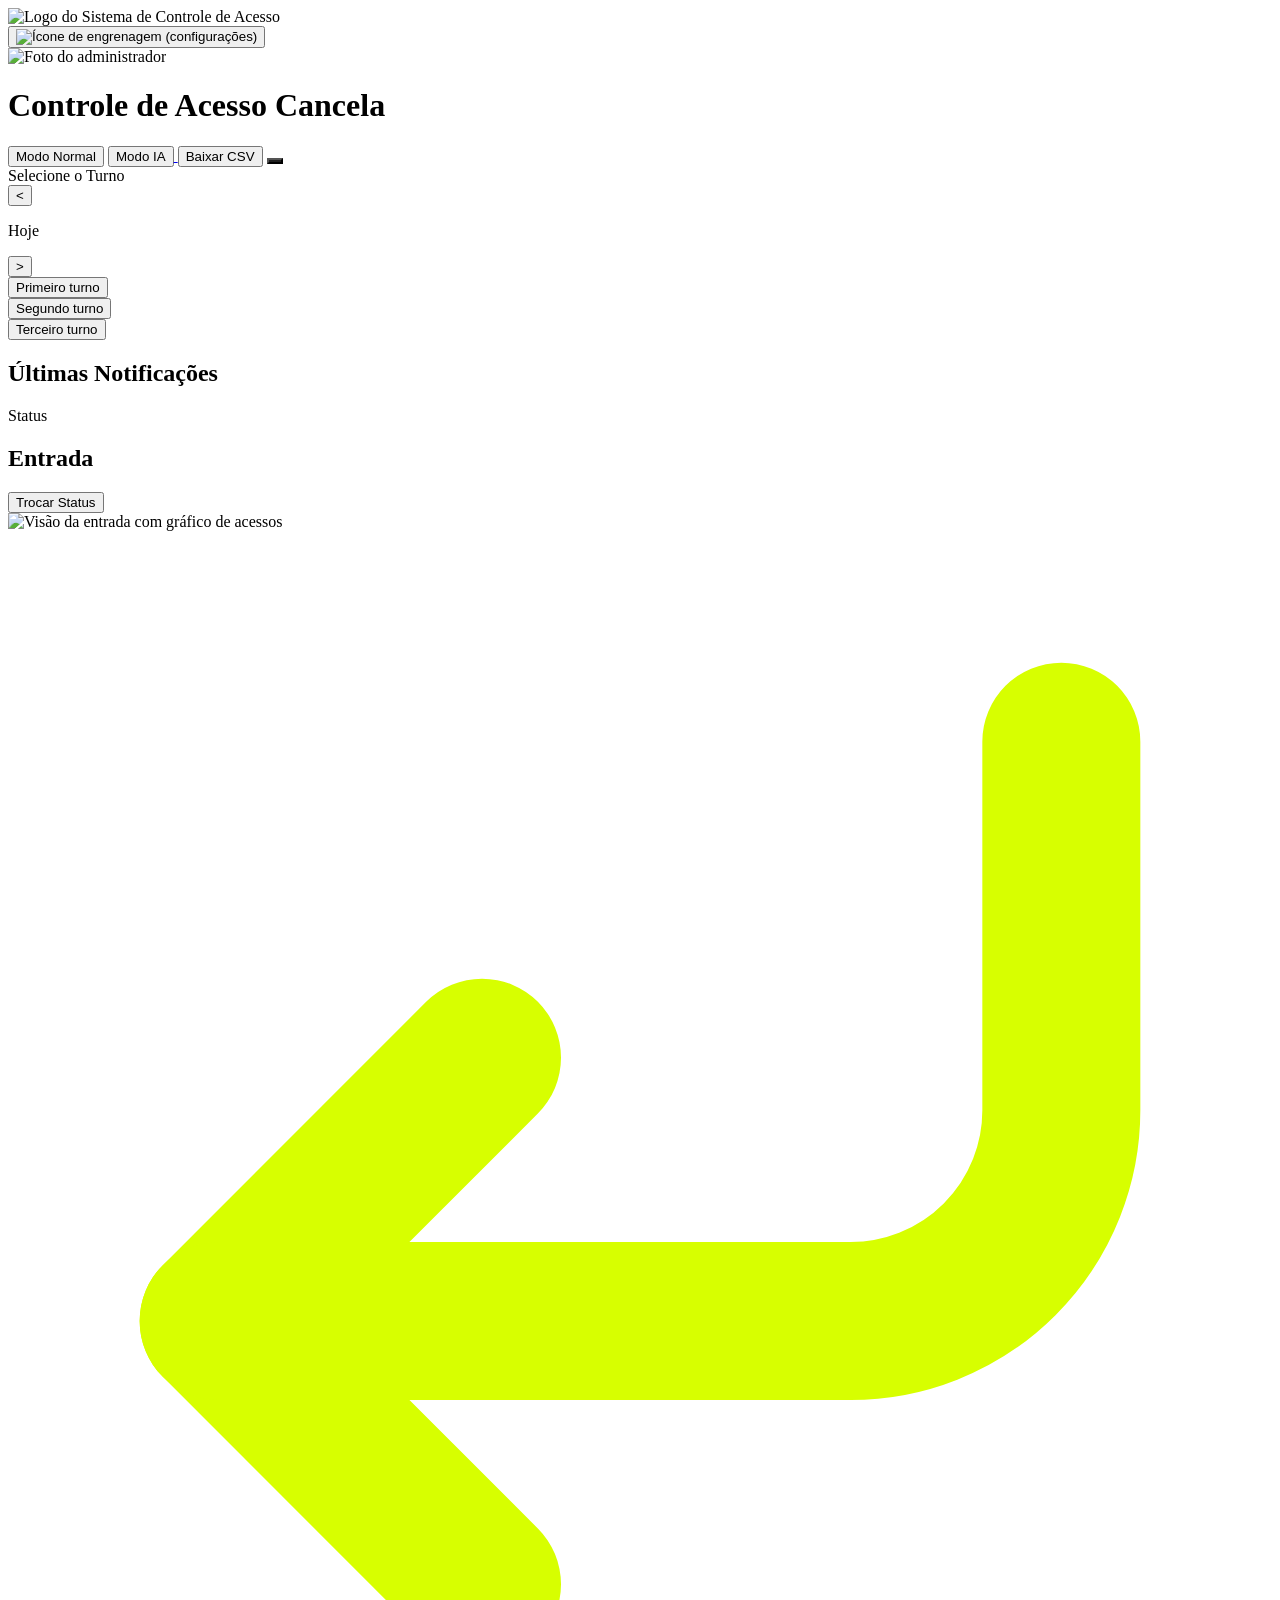
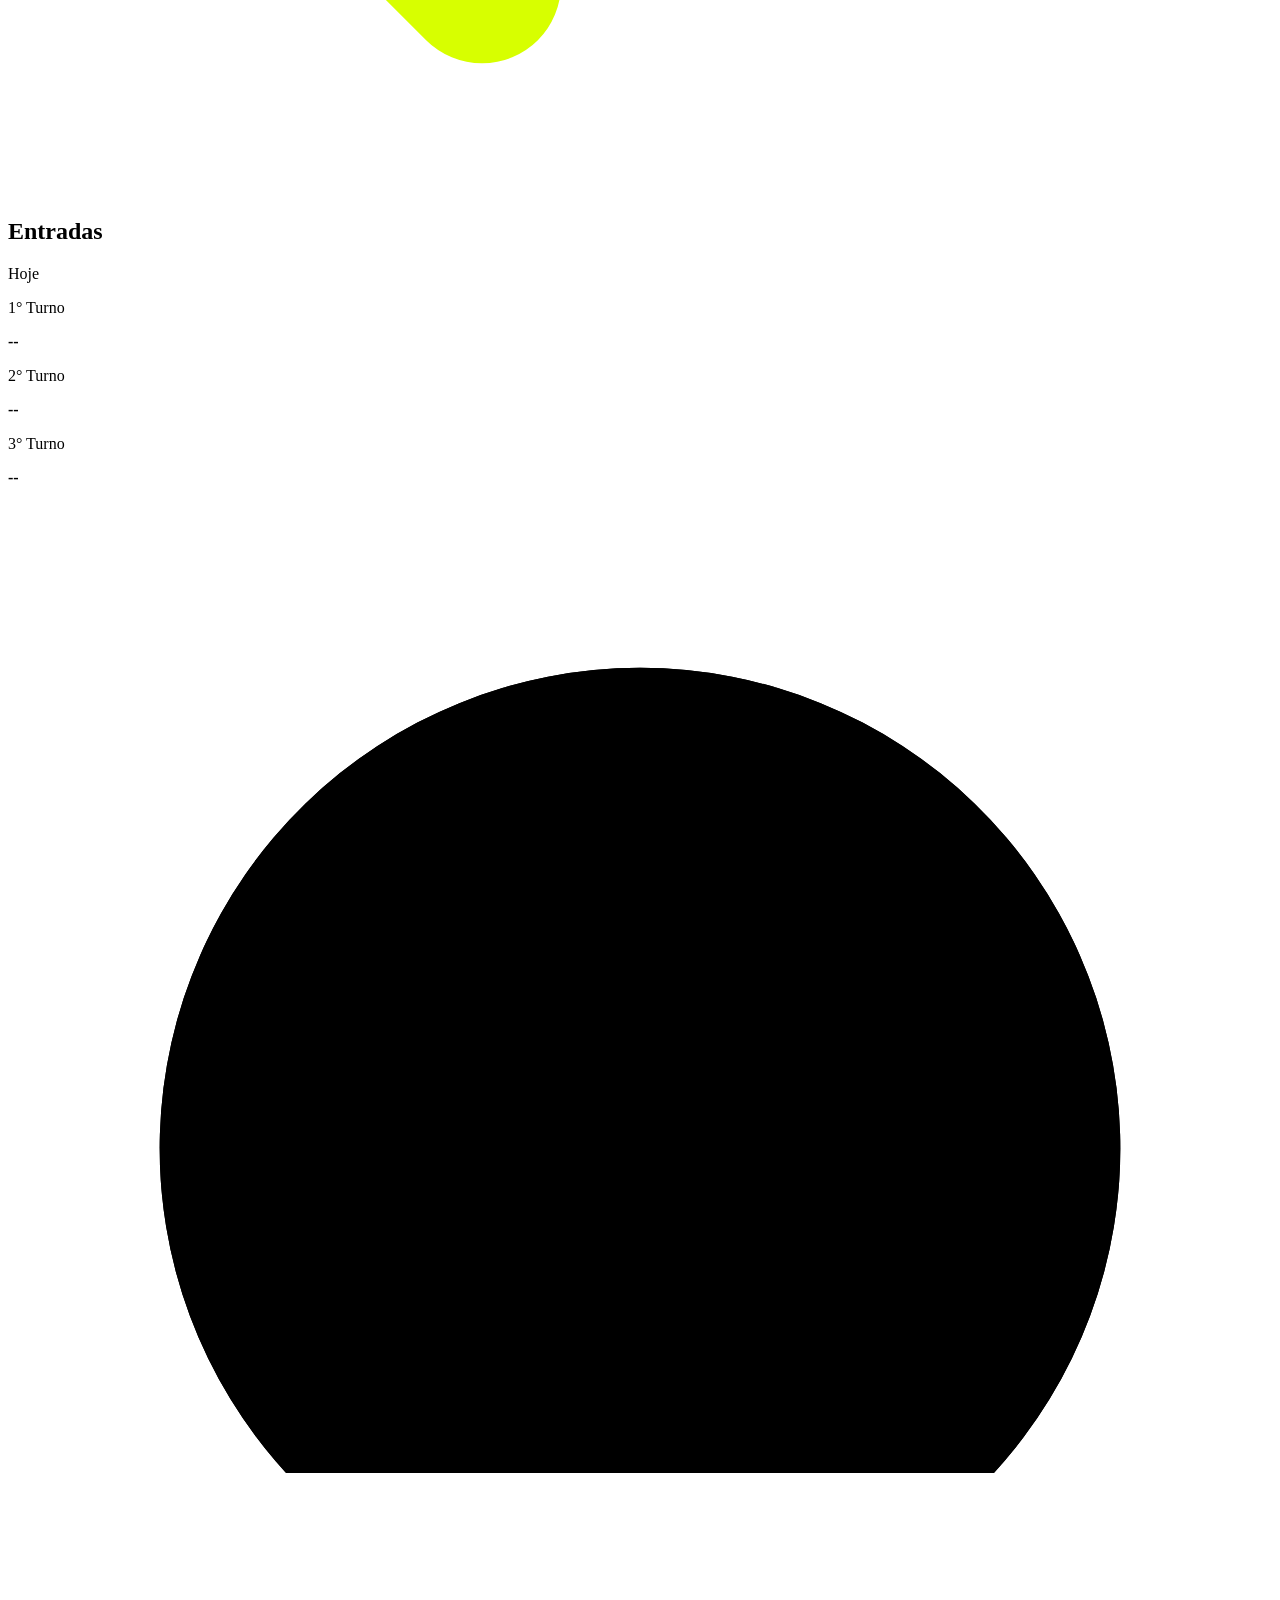
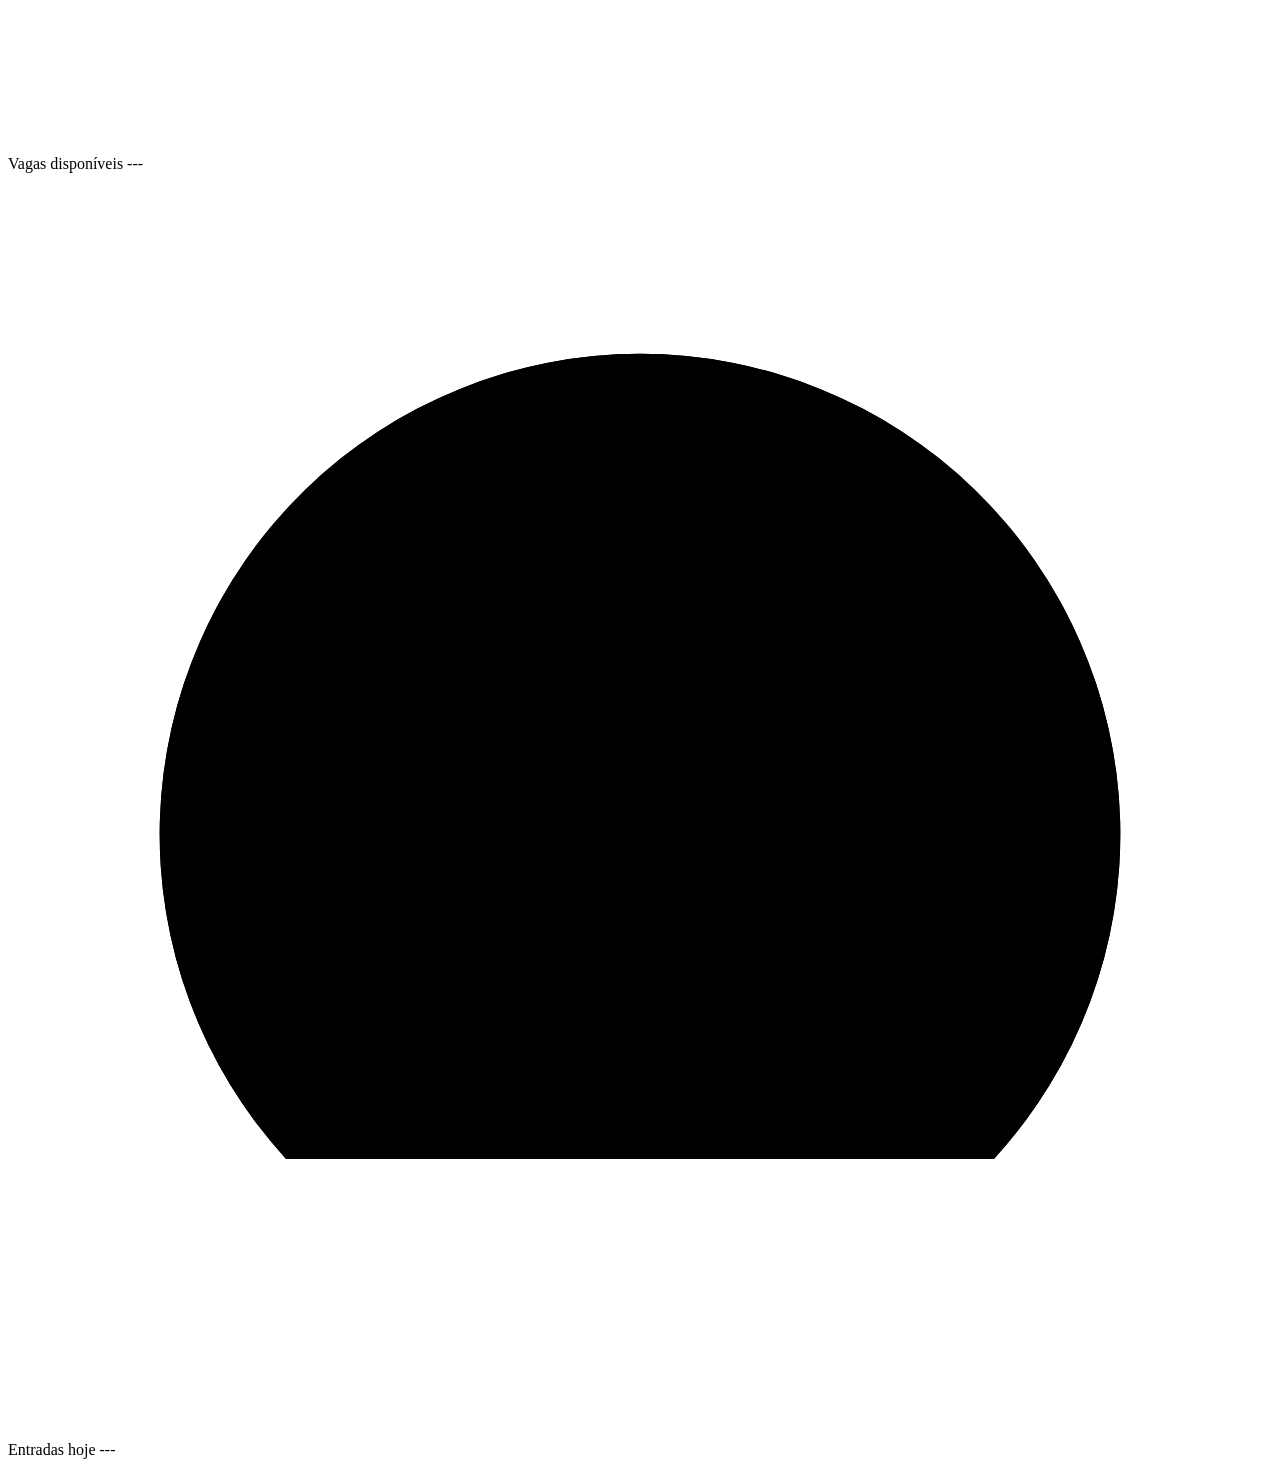
==== web-app/index.html @ 7f90bf2c "feat: arruma o nome dos packpages e o nome dos arquivos py" ====
<!DOCTYPE html>
<html lang="pt-br">
<head>
    <meta charset="UTF-8">
    <meta name="viewport" content="width=device-width, initial-scale=1.0">
    <title>Dashboard Controle de Cancela</title>
    <link rel="stylesheet" href="style.css">
</head>
<body>

    <!-- Cabeçalho -->
    <header class="header">
        <div class="division-header">
            <!-- Logo -->
            <div class="header-top">
                <img class="logo-header" src="logo.png" alt="Logo do Sistema de Controle de Acesso">
            </div>

            <!-- Configurações e Perfil -->
            <div class="header-bottom">
                <button id="gearButton" class="gear-btn" aria-label="Abrir configurações">
                    <img class="gear-icon" src="engrenagem.png" alt="Ícone de engrenagem (configurações)">
                </button>
                <div class="profile-photo">
                    <img class="profile-img" src="logo-Vini.jfif" alt="Foto do administrador">
                </div>
            </div>
        </div>
    </header>

    <!-- Conteúdo Principal -->
    <main class="main">
        <div class="main-content">

            <!-- Coluna Esquerda: Título + Turnos + Opções -->
            <div class="main-left-area">
                <h1>Controle de Acesso Cancela</h1>

                <section class="main-left">
                    <!-- Botões de opções rápidas -->
                    <div class="main-options">
                        <div class="option">
                            <button class="button-time">Modo Normal</button>
                            <a href="ia.html">
                                <button class="button-ia">Modo IA</button>
                            </a>
                            <button id="btn-baixar-csv" class="button-ia">Baixar CSV</button>
                            <button id="btn-refresh" class="btn-pill" style="background:#1f1f1f;" aria-label="Atualizar dados"></button>
                        </div>
                    </div>

                    <!-- Seleção de Turno -->
                    <div class="main-time-section">
                        <div class="title-time">
                            <span>Selecione o Turno</span>
                            <div class="selection-options">
                                <button id="btn-prev-period" class="btn-nav" aria-label="Período anterior">&lt;</button>
                                <p id="display-periodo-card" class="gate-subtitle">Hoje</p>
                                <button id="btn-next-period" class="btn-nav" aria-label="Próximo período">&gt;</button>
                            </div>
                        </div>

                        <div class="shift-grid">
                            <div class="shift-column">
                                <button class="btn-pill btn-morning btn-inactive" id="Matutino">Primeiro turno</button>
                            </div>
                            <div class="shift-column">
                                <button class="btn-pill btn-inactive" id="Vespertino">Segundo turno</button>
                            </div>
                            <div class="shift-column">
                                <button class="btn-pill btn-inactive" id="Noturno">Terceiro turno</button>
                            </div>
                        </div>
                    </div>
                </section>
            </div>

            <!-- Coluna Direita: Notificações + Status -->
            <div class="main-right-area">
                <section class="main-right">
                    <div class="title-main-right-top">
                        <h2>Últimas Notificações</h2>
                    </div>

                    <div class="verification-container">
                        <!-- Lista de texto das notificações (preenchida via JS) -->
                        <div id="lista-notificacoes-texto" class="header-left-notifications">
                            <!-- Conteúdo dinâmico aqui -->
                        </div>

                        <!-- Lista de ícones sincronizada (preenchida via JS) -->
                        <div id="lista-notificacoes-icones" class="header-right-notifications">
                            <!-- Ícones dinâmicos aqui -->
                        </div>
                    </div>
                </section>

                <!-- Status Atual -->
                <div class="access-status-container">
                    <div class="status-text">
                        <span>Status</span>
                        <h2 id="status-display" class="status-authorized">Entrada</h2>
                    </div>
                    <button id="btn-trocar-status" class="btn-raise">Trocar Status</button>
                </div>
            </div>
        </div>

        <!-- Seção da Cancela + Gauges -->
        <section class="main-right-right">
            <img class="image-entrada" src="entrada-direita.jpg" alt="Visão da entrada com gráfico de acessos">

            <div class="gate-header">
                <svg class="gate-icon" viewBox="0 0 24 24" fill="none" stroke="#d7ff00" stroke-width="3" stroke-linecap="round" stroke-linejoin="round">
                    <polyline points="9 10 4 15 9 20"></polyline>
                    <path d="M20 4v7a4 4 0 0 1-4 4H4"></path>
                </svg>
                <div class="gate-text">
                    <h1 id="gate-title" class="gate-title">Entradas</h1>
                    <p id="display-periodo-card" class="gate-subtitle">Hoje</p>
                </div>
            </div>

            <!-- Resumo dos turnos -->
            <div class="turnos-resumo-container">
                <div>
                    <p>1° Turno</p>
                    <b id="turno-manha">--</b>
                </div>
                <div>
                    <p>2° Turno</p>
                    <b id="turno-tarde">--</b>
                </div>
                <div>
                    <p>3° Turno</p>
                    <b id="turno-noite">--</b>
                </div>
            </div>

            <!-- Gauges -->
            <div class="gauge-wrapper">
                <svg class="gauge-svg" viewBox="0 0 100 100">
                    <path class="gauge-track" d="M 22 78 A 38 38 0 1 1 78 78" />
                    <path id="gauge-fill-vagas" class="gauge-fill" d="M 22 78 A 38 38 0 1 1 78 78" />
                </svg>
                <div class="gauge-content">
                    <span class="label">Vagas disponíveis</span>
                    <span id="vagas-count" class="value">---</span>
                </div>
            </div>

            <div class="gauge-wrapper-2">
                <svg class="gauge-svg" viewBox="0 0 100 100">
                    <path class="gauge-track" d="M 22 78 A 38 38 0 1 1 78 78" />
                    <path id="gauge-fill-eventos" class="gauge-fill" d="M 22 78 A 38 38 0 1 1 78 78" />
                </svg>
                <div class="gauge-content">
                    <span id="count-label" class="label">Entradas hoje</span>
                    <span id="eventos-count" class="value">---</span>
                </div>
            </div>
        </section>
    </main>

    <script src="script.js"></script>
</body>
</html>
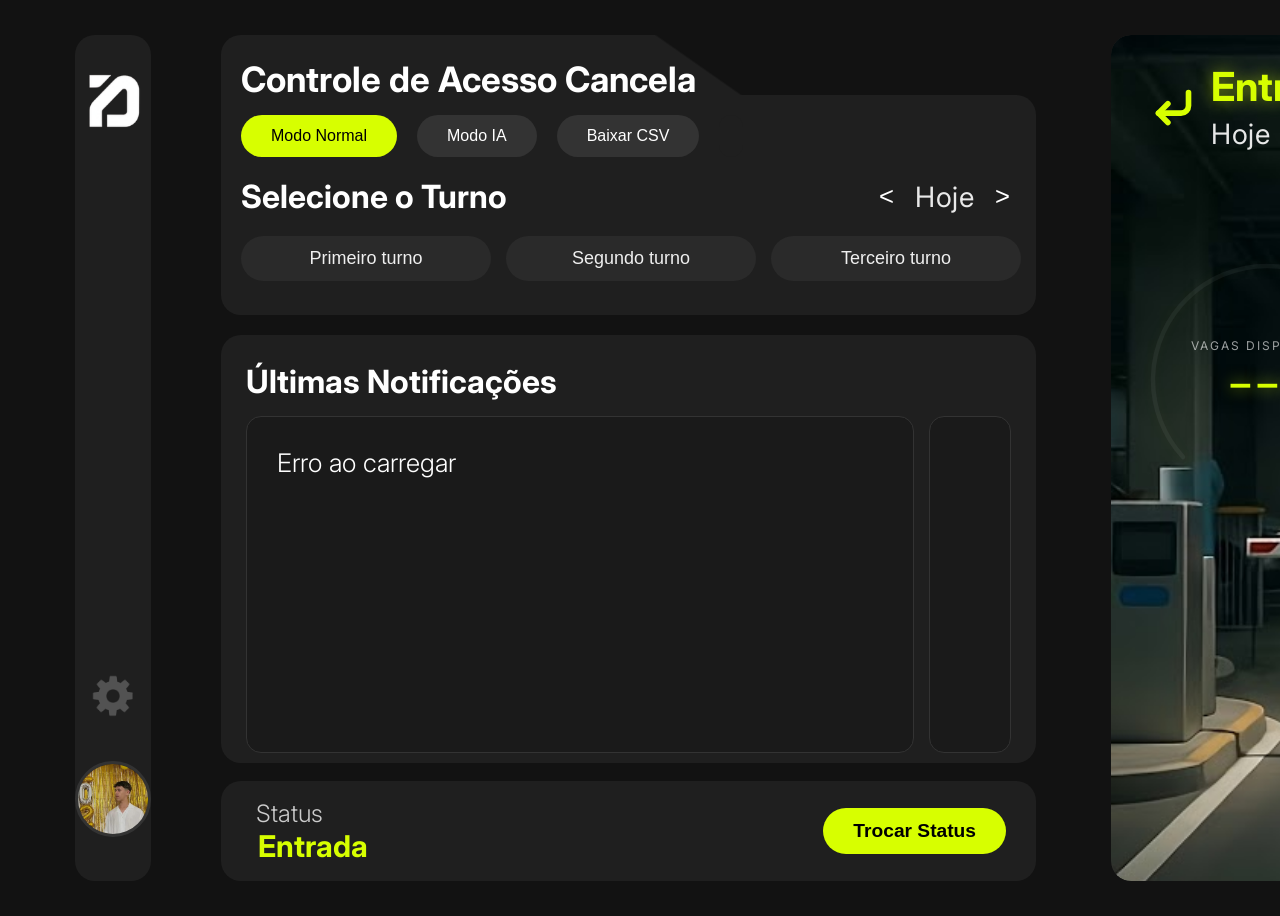
==== commit 8edb850e: "feat: arruma as pastas e nome do front end" ====
--- a/web-app/index.html
+++ b/web-app/index.html
@@ -4,7 +4,7 @@
     <meta charset="UTF-8">
     <meta name="viewport" content="width=device-width, initial-scale=1.0">
     <title>Dashboard Controle de Cancela</title>
-    <link rel="stylesheet" href="style.css">
+    <link rel="stylesheet" href="css/main.css">
 </head>
 <body>
 
@@ -13,16 +13,16 @@
         <div class="division-header">
             <!-- Logo -->
             <div class="header-top">
-                <img class="logo-header" src="logo.png" alt="Logo do Sistema de Controle de Acesso">
+                <img class="logo-header" src="assets/logo.png" alt="Logo do Sistema de Controle de Acesso">
             </div>
 
             <!-- Configurações e Perfil -->
             <div class="header-bottom">
                 <button id="gearButton" class="gear-btn" aria-label="Abrir configurações">
-                    <img class="gear-icon" src="engrenagem.png" alt="Ícone de engrenagem (configurações)">
+                    <img class="gear-icon" src="assets/settings-icon.png" alt="Ícone de engrenagem (configurações)">
                 </button>
                 <div class="profile-photo">
-                    <img class="profile-img" src="logo-Vini.jfif" alt="Foto do administrador">
+                    <img class="profile-img" src="assets/favicon.jfif" alt="Foto do administrador">
                 </div>
             </div>
         </div>
@@ -41,7 +41,7 @@
                     <div class="main-options">
                         <div class="option">
                             <button class="button-time">Modo Normal</button>
-                            <a href="ia.html">
+                            <a href="analytics.html">
                                 <button class="button-ia">Modo IA</button>
                             </a>
                             <button id="btn-baixar-csv" class="button-ia">Baixar CSV</button>
@@ -108,7 +108,7 @@
 
         <!-- Seção da Cancela + Gauges -->
         <section class="main-right-right">
-            <img class="image-entrada" src="entrada-direita.jpg" alt="Visão da entrada com gráfico de acessos">
+            <img class="image-entrada" src="assets/gate-view.jpg" alt="Visão da entrada com gráfico de acessos">
 
             <div class="gate-header">
                 <svg class="gate-icon" viewBox="0 0 24 24" fill="none" stroke="#d7ff00" stroke-width="3" stroke-linecap="round" stroke-linejoin="round">
@@ -162,6 +162,6 @@
         </section>
     </main>
 
-    <script src="script.js"></script>
+    <script src="js/app.js"></script>
 </body>
 </html>
--- a/web-app/css/main.css
+++ b/web-app/css/main.css
@@ -0,0 +1,545 @@
+/* ==============================================
+   FONTE
+   ============================================== */
+@import url('https://fonts.googleapis.com/css2?family=Inter:wght@200&display=swap');
+
+/* ==============================================
+   RESET E ESTILO GLOBAL
+   ============================================== */
+body {
+    font-family: 'Inter', sans-serif;
+    font-weight: 300;
+    margin: 0;
+    padding: 0;
+    background-color: #121212;
+    display: flex;
+    margin-left: 40px;
+}
+
+/* ==============================================
+   HEADER (barra lateral esquerda)
+   ============================================== */
+header {
+    background-color: #1f1f1f;
+    display: flex;
+    height: 846px;
+    flex-direction: column;
+    width: 150px;
+    border-radius: 20px;
+    margin: 35px;
+    padding: 30px 0; 
+    box-sizing: border-box;
+    margin-right: 70px;
+}
+
+.division-header {
+    height: 100%;
+    display: flex;
+    flex-direction: column;
+    justify-content: space-between; 
+    align-items: center;
+}
+
+.logo-header {
+    width: 75px;
+    height: 75px;
+    object-fit: contain;
+}
+
+.header-bottom {
+    display: flex;
+    flex-direction: column;
+    align-items: center;
+    gap: 30px; 
+    margin-bottom: 10px;
+}
+
+.gear-btn {
+    background: none;
+    border: none;
+    cursor: pointer;
+    transition: all 0.3s ease;
+    padding: 10px;
+    display: flex;
+    align-items: center;
+    justify-content: center;
+}
+
+.gear-icon {
+    width: 50px; 
+    height: 50px;
+    filter: brightness(0.6); 
+    transition: filter 0.3s, transform 0.3s;
+}
+
+.gear-btn:hover .gear-icon {
+    filter: brightness(1); 
+    transform: rotate(45deg);
+}
+
+.profile-img {
+    width: 70px; 
+    height: 70px;
+    border-radius: 50%; 
+    background-size: cover;
+    background-position: center;
+    border: 3px solid #333;
+}
+
+/* ==============================================
+   MAIN (área central e direita)
+   ============================================== */
+main {
+    display: flex;
+    width: 1900px;
+}
+
+.main-content {
+    height: 70px;
+    width: 570px;
+    margin-top: 35px;
+    background: linear-gradient(-145deg, transparent 20%, #1f1f1f 20.5%);
+    border-radius: 20px 20px 0 0; 
+}
+
+/* Coluna esquerda - controles e turnos */
+.main-left {
+    background-color: #1f1f1f;
+    width: 815px;
+    height: 220px;
+    border-radius: 0px 20px 20px 20px; 
+    margin-top: -20px; 
+}
+
+h1 {
+    color: white;
+    margin-left: 20px;
+    font-size: 35px;
+    margin-bottom: 5px;
+    padding-bottom: 10px;
+}
+
+.main-options {
+    display: flex;
+}
+
+.option {
+    display: flex;
+    gap: 20px; 
+    padding: 20px;
+    border-radius: 50px;
+}
+
+.button-time, .button-ia {
+    border: none;
+    padding: 12px 30px;
+    font-size: 16px;
+    font-weight: 500;
+    border-radius: 100px; 
+    cursor: pointer;
+    transition: all 0.3s ease;
+    outline: none;
+}
+
+.button-time {
+    background-color: #d7ff00;
+    color: #000;
+}
+
+.button-ia {
+    background-color: #333;
+    color: #ffffff;
+}
+
+.button-ia:hover {
+    background-color: #444;
+}
+
+.button-time:hover {
+    filter: brightness(0.9);
+}
+
+.main-time-section {
+    color: white;
+    padding-top: 0px;
+    padding-left: 20px;
+    border-radius: 12px;
+}
+
+.title-time {
+    display: flex;
+    justify-content: space-between;
+    align-items: center;
+    font-size: 2rem;
+    font-weight: bold;
+    margin-bottom: 20px;
+}
+
+.selection-options {
+    display: flex;
+    align-items: center;
+    gap: 15px;
+    font-size: 1rem;
+    font-weight: normal;
+    padding-right: 20px;
+}
+
+.shift-grid {
+    display: grid;
+    grid-template-columns: repeat(3, 250px); 
+    gap: 15px;
+}
+
+.shift-column {
+    display: flex;
+    flex-direction: column;
+    gap: 10px;
+}
+
+.btn-pill {
+    border: none;
+    border-radius: 50px;
+    padding: 12px;
+    text-align: center;
+    font-weight: 500;
+    cursor: pointer;
+    transition: 0.2s;
+    font-size: 18px;
+}
+
+.btn-morning.active {
+    background-color: #d7ff00; 
+    color: black;
+}
+
+.btn-inactive {
+    background-color: #2a2a2a; 
+    color: #efefef;
+}
+
+.btn-pill:hover {
+    opacity: 0.9;
+}
+
+.btn-nav {
+    background: none;
+    border: none;
+    color: #ffffff;
+    font-size: 1.6rem;
+    cursor: pointer;
+    transition: all 0.2s ease;
+    display: flex;
+    align-items: center;
+    justify-content: center;
+}
+
+.btn-nav:hover {
+    color: #d7ff00; 
+    transform: scale(1.2);
+}
+
+.btn-nav:active {
+    transform: scale(0.9);
+}
+
+/* ==============================================
+   COLUNA DIREITA - Notificações e Status
+   ============================================== */
+.main-right {
+    margin-top: 20px;
+    background-color: #1f1f1f;
+    color: white;
+    padding-left: 25px;
+    padding-bottom: 10px;
+    padding-top: 0.1px;
+    border-radius: 20px;
+    width: 790px;
+}
+
+.title-main-right-top h2 {
+    font-size: 2rem;
+    margin-bottom: 15px;
+}
+
+.verification-container {
+    display: flex;
+    gap: 15px;
+}
+
+.header-left-notifications {
+    flex: 3;
+    background-color: #1a1a1a;
+    border: 1px solid #333;
+    border-radius: 15px;
+    padding: 10px;
+    font-size: 1.6rem;
+    max-height: 315px; 
+    overflow-y: auto;
+}
+
+.employee-row {
+    display: flex;
+    justify-content: space-between;
+    align-items: center;
+    padding: 20px 20px;
+    border-bottom: 1px solid #2a2a2a;
+    transition: 0.3s;
+}
+
+.employee-row:last-child {
+    border-bottom: none;
+}
+
+.notif-time {
+    background-color: #2a2a2a; 
+    color: #888; 
+    padding: 6px 12px;
+    border-radius: 6px;
+    font-size: 1.1rem;
+    font-family: monospace; 
+    white-space: nowrap;
+}
+
+.header-right-notifications {
+    flex: 1;
+    background-color: #1a1a1a;
+    border: 1px solid #333;
+    border-radius: 15px;
+    display: flex;
+    flex-direction: column;
+    align-items: center;
+    justify-content: flex-start; 
+    padding: 10px 0;
+    max-width: 80px;
+    margin-right: 25px;
+    height: 438px;           
+    overflow-y: auto;        
+    overflow-x: hidden;      
+}
+
+#lista-notificacoes-icones {
+    display: flex;
+    flex-direction: column;
+    align-items: center;
+    height: 315px;      
+    overflow-y: auto;    
+    overflow-x: hidden;
+}
+
+#lista-notificacoes-texto {
+    height: 450px;       
+    overflow-y: auto;
+    overflow-x: hidden;
+}
+
+.side-icon-item {
+    min-height: 72px;    
+    display: flex;
+    align-items: center;
+    justify-content: center;
+    border-bottom: 1px solid #333;
+}
+
+.header-left-notifications::-webkit-scrollbar,
+.header-right-notifications::-webkit-scrollbar {
+    width: 6px;
+}
+
+.header-left-notifications::-webkit-scrollbar-thumb,
+.header-right-notifications::-webkit-scrollbar-thumb {
+    background: #333;
+    border-radius: 10px;
+}
+
+.side-icon-item img {
+    width: 50px; 
+    height: 50px;
+    object-fit: contain;
+}
+
+/* Status */
+.access-status-container {
+    display: flex;
+    justify-content: space-between;
+    align-items: center;
+    height: 100px;
+    background: #1f1f1f;
+    margin-top: 18px;
+    border-radius: 20px;
+    width: 790px;
+    padding-left: 25px;
+}
+
+.status-text span {
+    display: block;
+    font-size: 0.9rem;
+    color: #ccc;
+    font-size: 24px;
+    padding-left: 10px;
+}
+
+.status-authorized {
+    color: #d7ff00; 
+    margin: 0;
+    font-weight: bold;
+    font-size: 30px;
+    padding-left: 12px;
+}
+
+.btn-raise {
+    background-color: #d7ff00; 
+    color: #000;
+    border: none;
+    border-radius: 50px;
+    padding: 12px 30px;
+    font-weight: bold;
+    font-size: 1.2rem;
+    cursor: pointer;
+    transition: transform 0.2s;
+    margin-right: 30px;
+}
+
+.btn-raise:hover {
+    transform: scale(1.05);
+    background-color: #e5ff5c;
+}
+
+/* ==============================================
+   SEÇÃO DA CANCELA + GAUGES (direita)
+   ============================================== */
+.main-right-right {
+    position: relative; 
+    background-color: #1f1f1f;
+    color: white;
+    margin-left: 320px;
+    border-radius: 20px;
+    width: 780px;
+    height: 846px;
+    margin-top: 35px;
+    overflow: hidden; 
+}
+
+.image-entrada {
+    width: 100%;
+    height: 100%;
+    object-fit: cover; 
+    border-radius: 20px;
+    display: block;
+}
+.gauge-wrapper {
+    position: absolute; 
+    width: 300px;
+    height: 300px;
+    display: flex;
+    align-items: center;
+    justify-content: center;
+    top: 40%;           
+    left: 20%;          
+    transform: translate(-50%, -50%); 
+    z-index: 10;        
+}
+
+.gauge-wrapper-2 {
+    position: absolute; 
+    width: 300px;
+    height: 300px;
+    display: flex;
+    align-items: center;
+    justify-content: center;
+    top: 40%;           
+    left: 80%;          
+    transform: translate(-50%, -50%); 
+    z-index: 10;        
+}
+
+.gauge-svg {
+    width: 100%;
+    height: 100%;
+    filter: drop-shadow(0 0 5px rgba(215, 255, 0, 0.5));
+}
+
+.gauge-track {
+    fill: none;
+    stroke: rgba(255, 255, 255, 0.05);
+    stroke-width: 1.5; 
+    stroke-linecap: round;
+}
+
+.gauge-fill {
+    fill: none;
+    stroke: #d7ff00;
+    stroke-linecap: round;
+    stroke-dasharray: 165;
+    stroke-dashoffset: 165; /* começa vazio — JS controla */
+    transition: stroke-dashoffset 0.8s cubic-bezier(0.4, 0, 0.2, 1),
+                stroke 0.5s ease;
+}
+
+.gauge-content {
+    position: absolute;
+    display: flex;
+    flex-direction: column;
+    align-items: center;
+    font-family: 'Inter', 'Segoe UI', sans-serif;
+    color: white;
+}
+
+.label {
+    font-size: 12px;
+    font-weight: 400;
+    text-transform: uppercase;
+    letter-spacing: 2px;
+    opacity: 0.6;
+    padding-bottom: 3px;
+}
+
+.value {
+    font-size: 65px; 
+    color: #d7ff00;
+    line-height: 0.8;
+    text-shadow: 0 0 15px rgba(215, 255, 0, 0.6);
+}
+
+.unit {
+    font-size: 22px;
+    font-weight: 500;
+    opacity: 0.7;
+    letter-spacing: 1px;
+}
+
+.gate-header {
+    position: absolute;
+    top: 30px;      
+    left: 40px;     
+    display: flex;
+    align-items: center;
+    gap: 15px;      
+    z-index: 20;    
+}
+
+.gate-icon {
+    width: 45px;
+    height: 45px;
+}
+
+.gate-text {
+    display: flex;
+    flex-direction: column;
+    line-height: 1.1;
+}
+
+.gate-title {
+    color: #d7ff00; 
+    font-size: 40px;
+    margin: 0;
+    text-shadow: 0 0 15px rgba(215, 255, 0, 0.5);
+}
+
+.gate-subtitle {
+    color: #ffffff;
+    font-size: 28px;
+    font-weight: 400;
+    margin: 0;
+    opacity: 0.9;
+    letter-spacing: 0.5px;
+}
